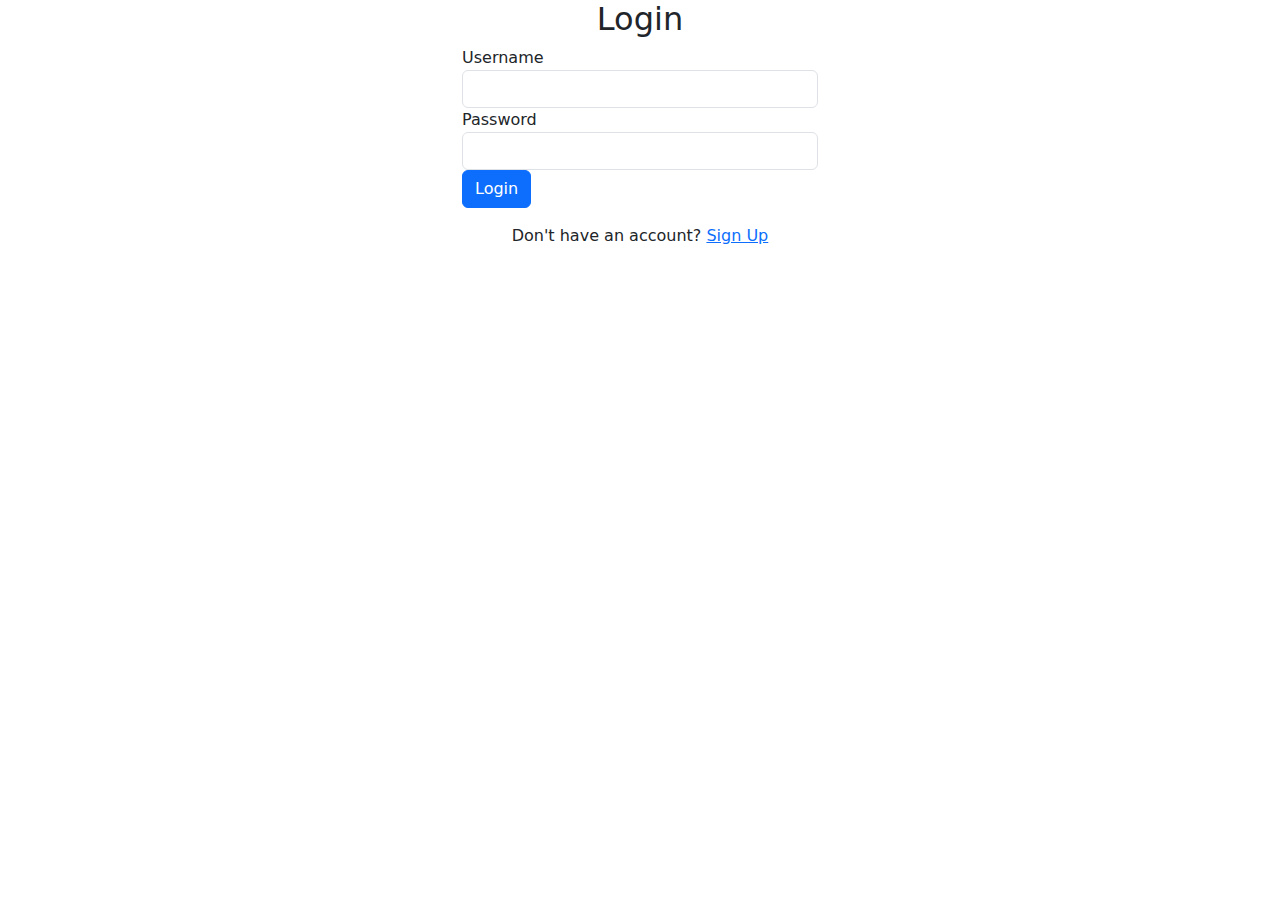
==== index.html @ 38046bc7 "first commit" ====
<!DOCTYPE html>
<html lang="en">
<head>
    <meta charset="UTF-8">
    <meta name="viewport" content="width=device-width, initial-scale=1.0">
    <title>Login</title>
    <link rel="stylesheet" href="css/styles.css">
    <!-- Bootstrap CSS (Download and host it locally) -->
    <link href="https://cdn.jsdelivr.net/npm/bootstrap@5.3.0/dist/css/bootstrap.min.css" rel="stylesheet">
</head>
<body>
    <div class="container">
        <div class="row justify-content-center">
            <div class="col-md-4">
                <h2 class="text-center">Login</h2>
                <form id="loginForm">
                    <div class="form-group">
                        <label for="username">Username</label>
                        <input type="text" id="username" class="form-control" required>
                    </div>
                    <div class="form-group">
                        <label for="password">Password</label>
                        <input type="password" id="password" class="form-control" required>
                    </div>
                    <button type="submit" class="btn btn-primary btn-block">Login</button>
                    <p class="text-center mt-3">Don't have an account? <a href="signup.html">Sign Up</a></p>
                </form>
                <div id="loginMessage" class="mt-3 text-center"></div>
            </div>
        </div>
    </div>

    <script src="https://cdn.jsdelivr.net/npm/bootstrap@5.3.0/dist/js/bootstrap.bundle.min.js"></script>
    <script src="https://code.jquery.com/jquery-3.6.0.min.js"></script>
    <script src="https://cdn.jsdelivr.net/npm/bootstrap@5.3.0/dist/js/bootstrap.bundle.min.js"></script>
    <script src="js/authentication.js"></script>
</body>
</html>
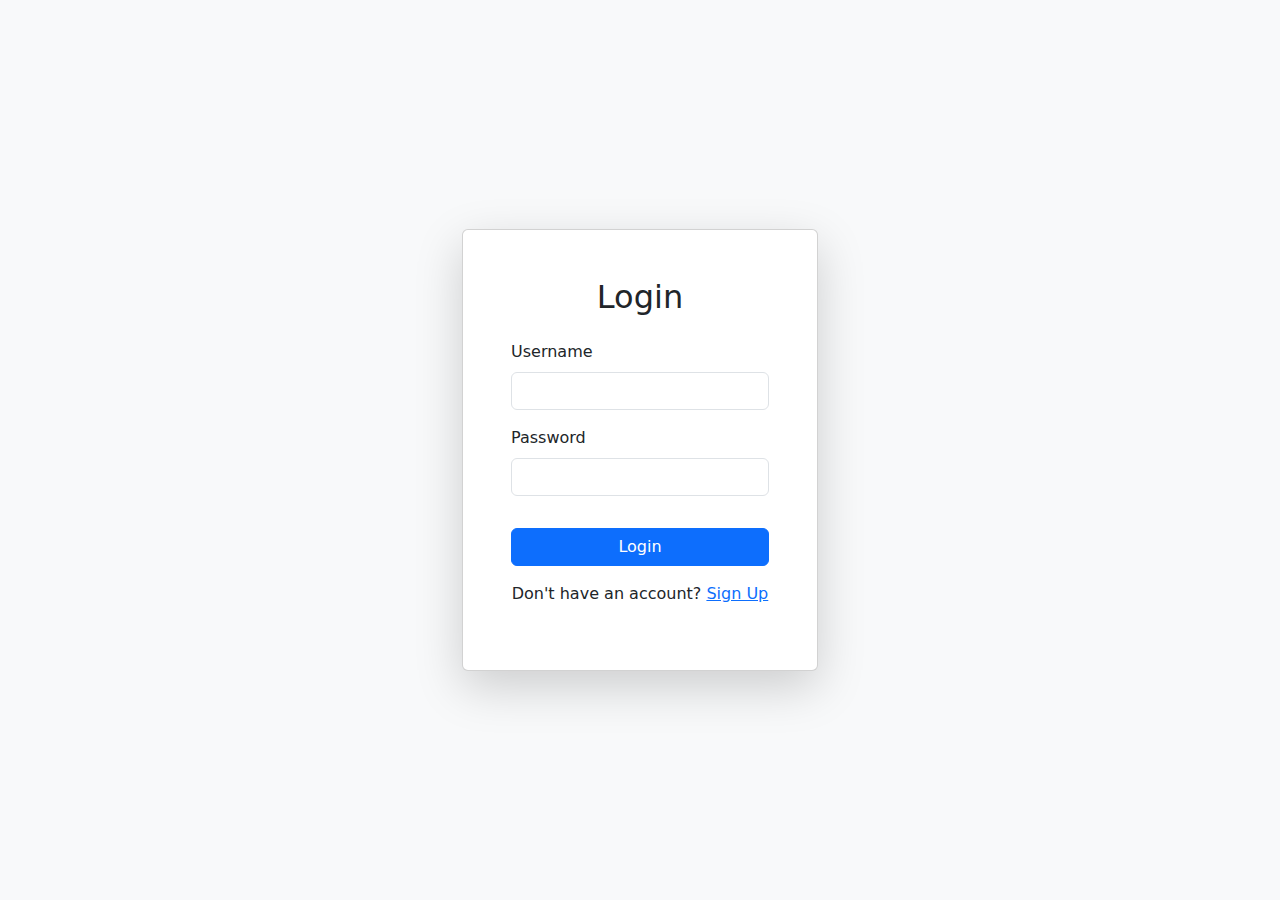
==== commit df00c2ee: "error handling done" ====
--- a/index.html
+++ b/index.html
@@ -3,36 +3,38 @@
 <head>
     <meta charset="UTF-8">
     <meta name="viewport" content="width=device-width, initial-scale=1.0">
-    <title>Login</title>
+    <title>Login - Library Management System</title>
+    <link href="https://cdn.jsdelivr.net/npm/bootstrap@5.3.0/dist/css/bootstrap.min.css" rel="stylesheet">
     <link rel="stylesheet" href="css/styles.css">
-    <!-- Bootstrap CSS (Download and host it locally) -->
-    <link href="https://cdn.jsdelivr.net/npm/bootstrap@5.3.0/dist/css/bootstrap.min.css" rel="stylesheet">
 </head>
-<body>
+<body class="bg-light">
     <div class="container">
-        <div class="row justify-content-center">
-            <div class="col-md-4">
-                <h2 class="text-center">Login</h2>
-                <form id="loginForm">
-                    <div class="form-group">
-                        <label for="username">Username</label>
-                        <input type="text" id="username" class="form-control" required>
+        <div class="row justify-content-center align-items-center min-vh-100">
+            <div class="col-md-6 col-lg-4">
+                <div class="card shadow-lg">
+                    <div class="card-body p-5">
+                        <h2 class="text-center mb-4">Login</h2>
+                        <form id="loginForm">
+                            <div class="mb-3">
+                                <label for="username" class="form-label">Username</label>
+                                <input type="text" id="username" class="form-control" required>
+                            </div>
+                            <div class="mb-3">
+                                <label for="password" class="form-label">Password</label>
+                                <input type="password" id="password" class="form-control" required>
+                            </div>
+                            <button type="submit" class="btn btn-primary w-100 mt-3">Login</button>
+                        </form>
+                        <p class="text-center mt-3">Don't have an account? <a href="signup.html">Sign Up</a></p>
                     </div>
-                    <div class="form-group">
-                        <label for="password">Password</label>
-                        <input type="password" id="password" class="form-control" required>
-                    </div>
-                    <button type="submit" class="btn btn-primary btn-block">Login</button>
-                    <p class="text-center mt-3">Don't have an account? <a href="signup.html">Sign Up</a></p>
-                </form>
-                <div id="loginMessage" class="mt-3 text-center"></div>
+                </div>
+                <div id="loginMessage" class="alert mt-3 text-center" style="display: none;"></div>
             </div>
         </div>
     </div>
 
     <script src="https://cdn.jsdelivr.net/npm/bootstrap@5.3.0/dist/js/bootstrap.bundle.min.js"></script>
     <script src="https://code.jquery.com/jquery-3.6.0.min.js"></script>
-    <script src="https://cdn.jsdelivr.net/npm/bootstrap@5.3.0/dist/js/bootstrap.bundle.min.js"></script>
     <script src="js/authentication.js"></script>
 </body>
 </html>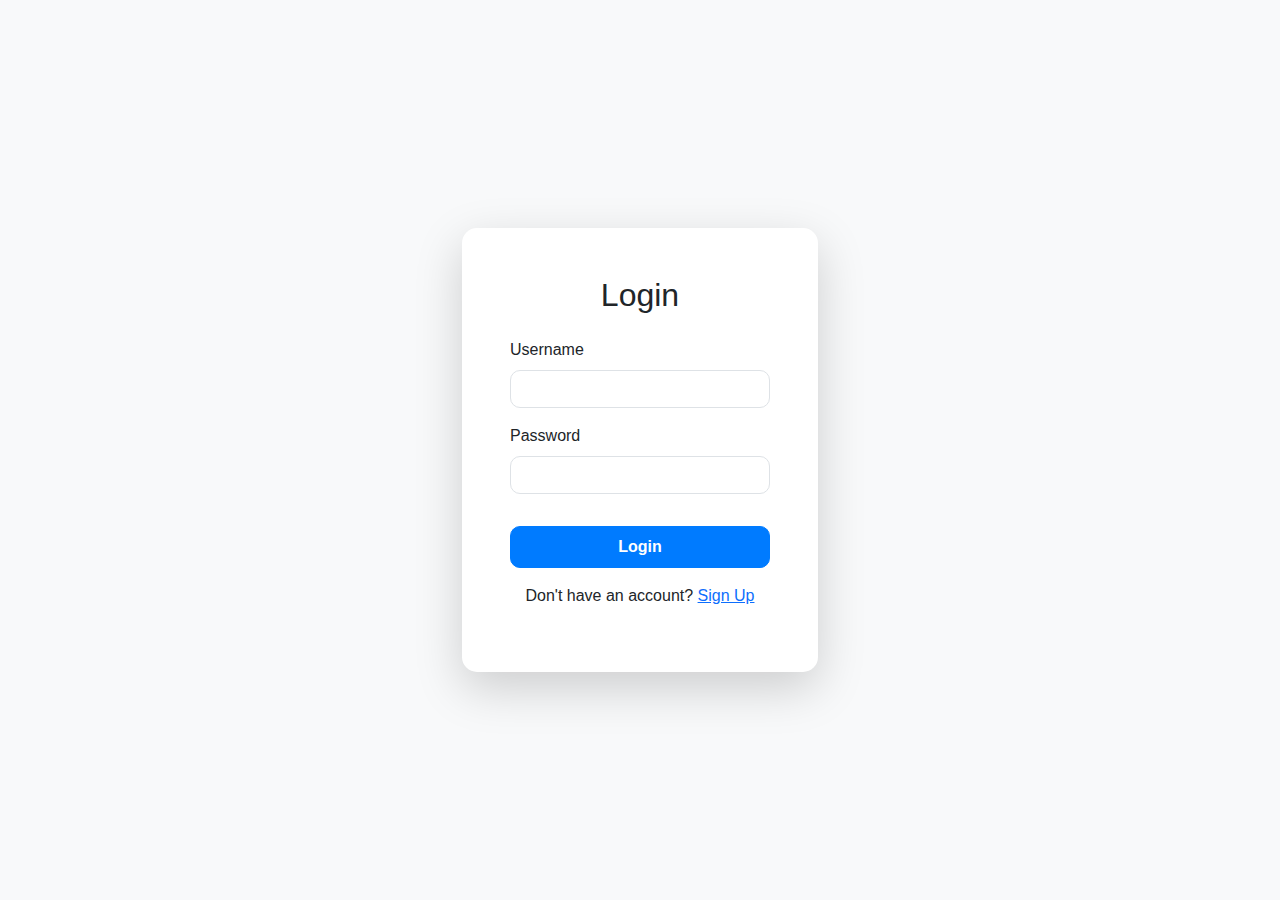
==== commit 75aa2557: "style updation" ====
--- a/index.html
+++ b/index.html
@@ -5,7 +5,7 @@
     <meta name="viewport" content="width=device-width, initial-scale=1.0">
     <title>Login - Library Management System</title>
     <link href="https://cdn.jsdelivr.net/npm/bootstrap@5.3.0/dist/css/bootstrap.min.css" rel="stylesheet">
-    <link rel="stylesheet" href="css/styles.css">
+    <link rel="stylesheet" href="css/style.css">
 </head>
 <body class="bg-light">
     <div class="container">
--- a/css/style.css
+++ b/css/style.css
@@ -0,0 +1,97 @@
+body {
+    font-family: 'Segoe UI', Tahoma, Geneva, Verdana, sans-serif;
+    background-color: #f7f9fc;
+}
+
+.sidebar {
+    position: fixed;
+    top: 0;
+    bottom: 0;
+    left: 0;
+    z-index: 100;
+    padding: 48px 0 0;
+    box-shadow: inset -1px 0 0 rgba(0, 0, 0, .1);
+}
+
+.sidebar-sticky {
+    position: relative;
+    top: 0;
+    height: calc(100vh - 48px);
+    padding-top: .5rem;
+    overflow-x: hidden;
+    overflow-y: auto;
+}
+
+.sidebar .nav-link {
+    font-weight: 500;
+    color: #333;
+}
+
+.sidebar .nav-link.active {
+    color: #007bff;
+}
+
+.sidebar-heading {
+    font-size: .75rem;
+    text-transform: uppercase;
+}
+
+main {
+    padding-top: 48px;
+}
+
+.user-item {
+    background-color: #ffffff;
+    border: 1px solid #e0e0e0;
+    border-radius: 8px;
+    padding: 15px;
+    margin-bottom: 15px;
+    transition: all 0.3s ease;
+}
+
+.user-item:hover {
+    box-shadow: 0 5px 15px rgba(0,0,0,0.1);
+}
+
+.btn-danger, .btn-info {
+    margin-right: 10px;
+}
+
+.modal-content {
+    border-radius: 8px;
+}
+
+.form-control:focus {
+    border-color: #80bdff;
+    box-shadow: 0 0 0 0.2rem rgba(0,123,255,.25);
+}
+
+.card {
+    border: none;
+    border-radius: 15px;
+}
+
+.card-body {
+    padding: 2rem;
+}
+
+.form-control, .form-select {
+    border-radius: 10px;
+}
+
+.btn-primary {
+    background-color: #007bff;
+    border-color: #007bff;
+    border-radius: 10px;
+    padding: 0.5rem 1rem;
+    font-weight: bold;
+}
+
+.btn-primary:hover {
+    background-color: #0056b3;
+    border-color: #0056b3;
+}
+
+.alert {
+    border-radius: 10px;
+}